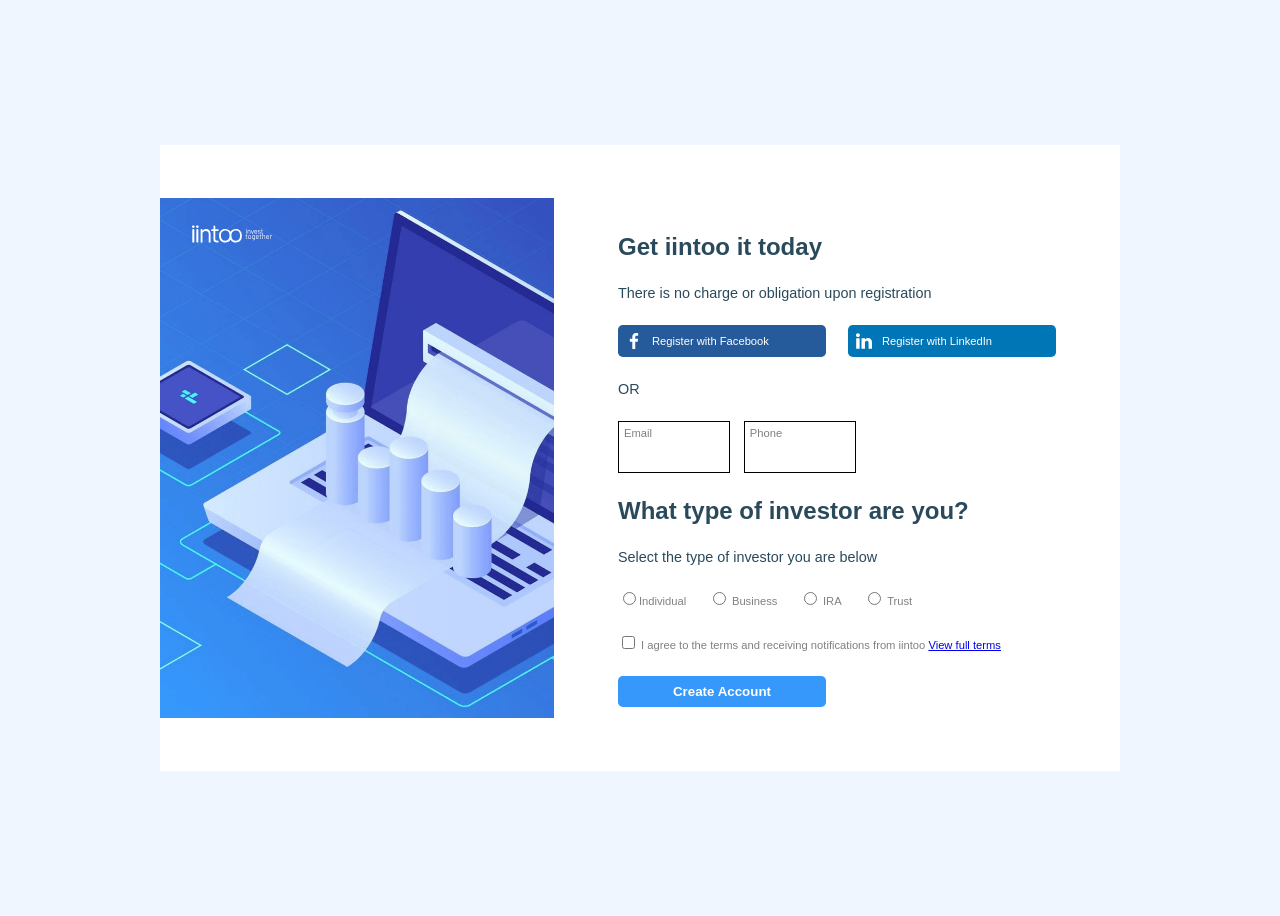
==== index.html @ 8535b57c "update" ====
<!DOCTYPE html>
<html lang="en">
<head>
    <meta charset="UTF-8">
    <meta name="viewport" content="width=device-width, initial-scale=1.0">
    <title>iintoo</title>
    <link rel="stylesheet" href="style.css">
</head>
<body>
    <main class="wrapper flex">
    <div class="container flex">
        <div class="card-col iintoo-img">
                <div class="picture">
                    <img class="img1" src="img/logo.svg" alt="" width="80" height="40">
                    <img class="img2" src="img/bg.jpg" alt="">
                </div>
        </div>
    

        <div class="card-col form-text">
    
            <h1 class="title-1">Get iintoo it today</h1>
            <p class="subtitle-1">There is no charge or obligation upon registration</p>

            <form action="https://habsida.com/#open" class="login"></form>

            <div class="register flex">

            <button class="facebook"><img src="img/facebook.svg" width="16" height="16">Register with Facebook</button>
            <button class="linkedin"><img src="img/linkedin.svg" width="16" height="16">Register with LinkedIn</button>
            
            </div>

            <p class="subtitle-2">OR</p>

            <div class="email-phone flex">
                <div class="email">
                <label for="email">Email</label>
                <input type="text" id="email" name="email">
                </div>
                
                <div class="phone">
                <label for="phone">Phone</label>
                <input type="text" id="phone" name="phone">
                </div>
            </div>
            <h2 class="title-2">What type of investor are you?</h2>
            <p class="subtitle-2">Select the type of investor you are below</p>

            <div class="checkbox-container flex">
                <label>
                    <input type="radio" id="individual" name="radio">Individual
                    <span class="checkmark"></span>
                </label>

                <label>
                    <input type="radio" id="business" name="radio">
                    <span class="checkmark">Business</span>
                </label>

                <label>
                    <input type="radio" id="ira" name="radio">
                    <span class="checkmark">IRA</span>
                </label>

                <label>
                    <input type="radio" id="trust" name="radio">
                    <span class="checkmark">Trust</span>
                </label>

            </div>



            <div class="checkbox-container-2">
            <input type="checkbox" id="agree">
            <label for="agree">I agree to the terms and receiving notifications from iintoo <a href="https://habsida.com">View full terms</a></label>
            </div>

             <input type="submit" class="create-account" value="Create Account">
            </form>

        </div>

        

    </div>
    </main>
</body>
</html>
---- style.css ----
/*root*/
:root {
    --c-background: #eff6ff;
    --c-base-text: #2A4A5C;
    --c-fb: #255A9B;
    --c-in: #0076b6;
    --c-blue: #3698FB;
    --c-grey-1: #7B8A92;
    --c-grey-2: #96A5B1;
    --c-grey-3: #AFAFAF;
    --c-grey-4: #EEEEEE;
    --c-white: #FFFFFF;
    --ff: 'barlow', sans-serif;
    --fs-body: 0.7rem;
    --fs-subt: 0.9rem;
    --fs-heading: 1.5rem;
}

body {
    font-family: var(--ff), sans-serif;
    background-color: var(--c-background);
    
}

.container {
    background-color: var(--c-white);
    align-items: center;
    
}

img {
    display: block;
    max-width: 100%;

}









/*text styles*/

.title-1, .title-2, .subtitle-1, .subtitle-2 {
    color: var(--c-base-text);

}

.title-1, .title-2 {
    font-size: var(--fs-heading);
}

.subtitle-1, .subtitle-2 {
    font-size: var(--fs-subt);
}

.facebook, .linkedin, .email-phone, .checkbox-container, .checkbox-container-2 {
    font-size: var(--fs-body);
}

.checkbox-container-2 {
    color: var(--c-grey-3);
}

.create-account {
    font-weight: bold;
}


/*elements general layout */

.flex {
    display: flex;
    align-items: center;
}


/*layout*/

.wrapper {
    
    justify-content: center;
    height: 100dvh;
}

.container {
    max-width: 60em;

}



/*general styles*/

.form-text {
    padding: 4rem;
}

.form-text > * {
    margin-top: 1.5rem;
}

.picture {
    position: relative;
}

.img1 {
    position: absolute;
    top: 0;
    left: 0;
    margin-left: 2rem;
    margin-top: 1rem;
    
}

.img2 {
    width: 100%;
    height: auto;
}

.register {
    gap: 2cap;
}

.facebook, .linkedin, .create-account {
    padding: 0.5rem;
    width: 13rem;
}





input[type=text]:focus {
    border-color: var(--c-blue);
}


.facebook {
    background-color: var(--c-fb);
    color: var(--c-white);
    border-radius: 0.3rem;
    border: none;
    display: flex;
    gap: 10px;
    align-items: center;
}

.linkedin {
    background-color: var(--c-in);
    color: var(--c-white);
    border-radius: 0.3rem;
    border: none;
    display: flex;
    gap: 10px;
    align-items: center;
}



.email-phone {
    gap: 0.5cap;
}

.email-phone input[type='text'] {
    border: none;
    outline: none;
    background-color: transparent;
    border-top: 1px;
}

.email, .phone {
    padding: 5px;
    margin-right: 10px;
    border: solid 1px black;
    display: flex;
    flex-direction: column;
    align-items: flex-start;
    justify-content: left;
    height: 40px;
    width: 100px;
    
}

label {
    color: grey;
    margin-bottom: 2px;
}




.create-account {
    background-color: var(--c-blue);
    color: var(--c-white);
    border-radius: 0.3rem;
    border: none;
}

.checkbox-container {
    gap: 2.8cap;
}













/*media query*/

@media (max-width: 800px) {
    .container {
        text-align: center;
        flex-direction: column;
    }
}
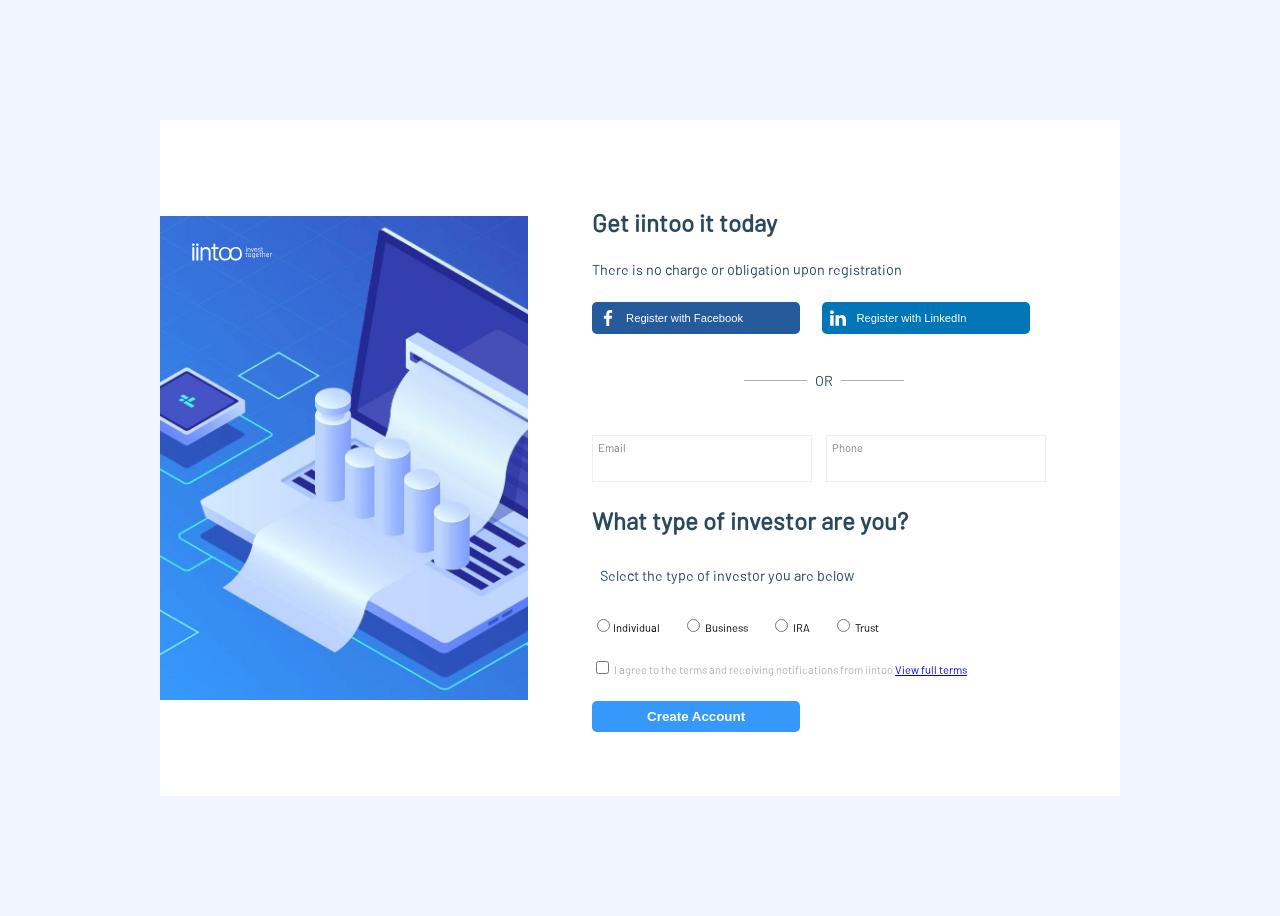
==== commit 47043815: "update" ====
--- a/index.html
+++ b/index.html
@@ -31,7 +31,9 @@
             
             </div>
 
+            <div class="line">
             <p class="subtitle-2">OR</p>
+            </div>
 
             <div class="email-phone flex">
                 <div class="email">
--- a/style.css
+++ b/style.css
@@ -1,4 +1,12 @@
 /*root*/
+
+@font-face {
+    font-family: 'Barlow';
+    src: url(barlow/Barlow-Regular.otf);
+}
+
+
+
 :root {
     --c-background: #eff6ff;
     --c-base-text: #2A4A5C;
@@ -10,7 +18,7 @@
     --c-grey-3: #AFAFAF;
     --c-grey-4: #EEEEEE;
     --c-white: #FFFFFF;
-    --ff: 'barlow', sans-serif;
+    --ff: 'Barlow', sans-serif;
     --fs-body: 0.7rem;
     --fs-subt: 0.9rem;
     --fs-heading: 1.5rem;
@@ -57,8 +65,13 @@
     font-size: var(--fs-subt);
 }
 
+
 .facebook, .linkedin, .email-phone, .checkbox-container, .checkbox-container-2 {
     font-size: var(--fs-body);
+}
+
+.checkbox-container {
+    color: black;
 }
 
 .checkbox-container-2 {
@@ -160,6 +173,30 @@
 }
 
 
+.line {
+  display: flex;
+  align-items: center;
+  text-align: center;
+  color: var(--c-grey-3);
+  width: 10rem;
+  margin: 0 auto;
+}
+
+.line::before,
+.line::after {
+  content: "";
+  flex: 1;
+  border-bottom: 1px solid var(--c-grey-3);
+}
+
+.register {
+    margin-bottom: 1rem;
+}
+
+.subtitle-2 {
+    padding: 0.5rem;
+}
+
 
 .email-phone {
     gap: 0.5cap;
@@ -169,29 +206,32 @@
     border: none;
     outline: none;
     background-color: transparent;
-    border-top: 1px;
+    border-top: 0.5rem;
+    border-bottom: 0.5rem;
 }
 
 .email, .phone {
     padding: 5px;
     margin-right: 10px;
-    border: solid 1px black;
+    border: solid 1px var(--c-grey-4);
     display: flex;
     flex-direction: column;
     align-items: flex-start;
     justify-content: left;
-    height: 40px;
-    width: 100px;
-    
-}
-
-label {
+    height: 2.2rem;
+    width: 13rem;
+    
+}
+
+.email-phone label {
     color: grey;
-    margin-bottom: 2px;
-}
-
-
-
+    margin-bottom: 0.5rem;
+}
+
+
+h2 {
+    margin-top: 1rem;
+}
 
 .create-account {
     background-color: var(--c-blue);
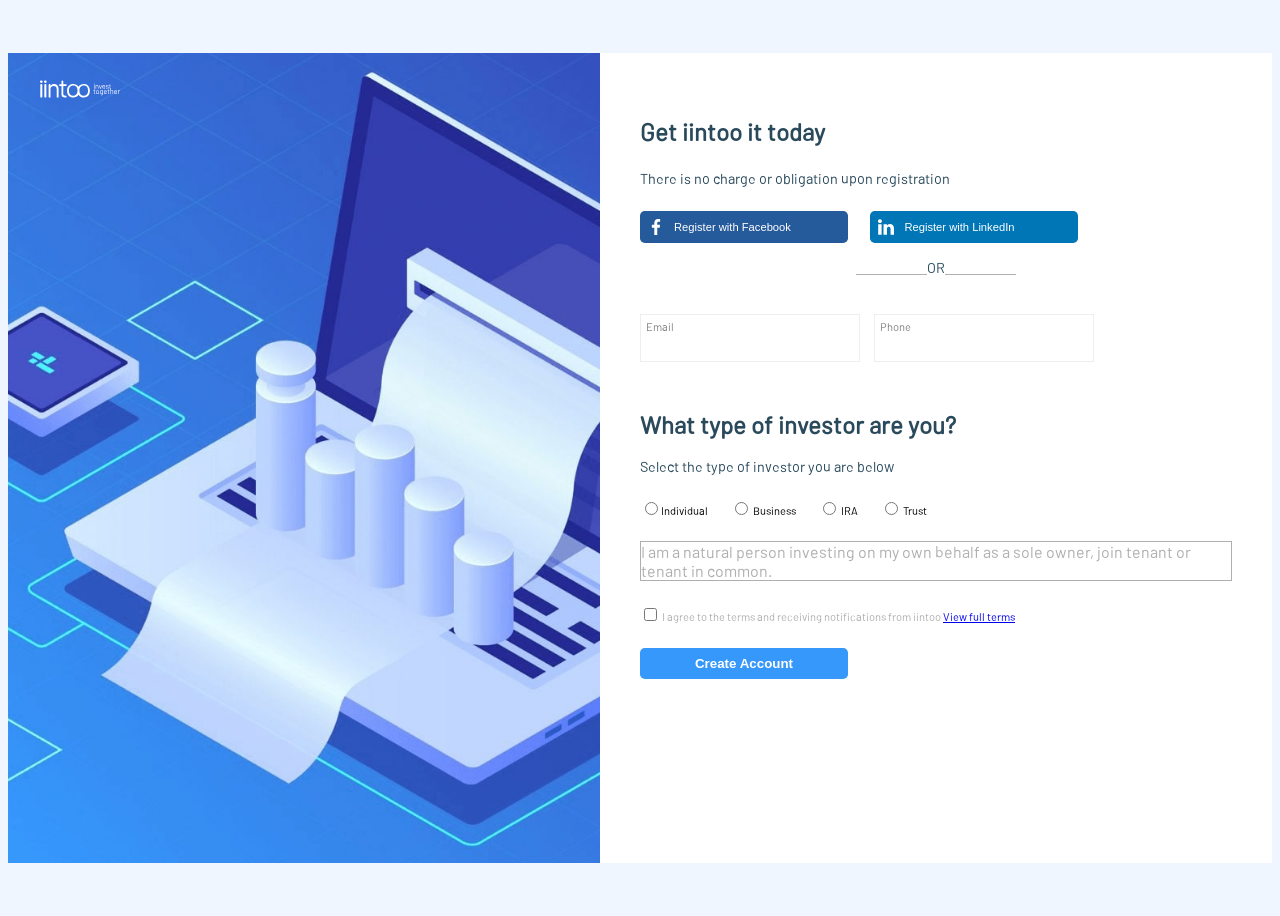
==== commit ee04a21a: "update" ====
--- a/index.html
+++ b/index.html
@@ -72,7 +72,7 @@
 
             </div>
 
-
+            <p class="radio-box">I am a natural person investing on my own behalf as a sole owner, join tenant or tenant in common.</p>
 
             <div class="checkbox-container-2">
             <input type="checkbox" id="agree">
--- a/style.css
+++ b/style.css
@@ -74,7 +74,7 @@
     color: black;
 }
 
-.checkbox-container-2 {
+.checkbox-container-2, .radio-box {
     color: var(--c-grey-3);
 }
 
@@ -96,28 +96,43 @@
 .wrapper {
     
     justify-content: center;
-    height: 100dvh;
+    height: 100vh;
 }
 
 .container {
-    max-width: 60em;
-
-}
+    height: 90vh;
+    align-items: stretch;
+
+}
+
+.iintoo-img, .form-text {
+    flex: 1;
+}
+
+
 
 
 
 /*general styles*/
 
 .form-text {
-    padding: 4rem;
+    padding: 2.5rem;
+    flex: 1;
+    align-items: center;
 }
 
 .form-text > * {
     margin-top: 1.5rem;
 }
 
+.iintoo-img {
+    flex: 1;
+}
+
 .picture {
     position: relative;
+    width: 100%;
+    height: 100%;
 }
 
 .img1 {
@@ -131,7 +146,9 @@
 
 .img2 {
     width: 100%;
-    height: auto;
+    height: 100%;
+    object-fit: cover;
+    display: block;
 }
 
 .register {
@@ -193,8 +210,12 @@
     margin-bottom: 1rem;
 }
 
+.title-2 {
+    margin-top: 3rem;
+}
+
 .subtitle-2 {
-    padding: 0.5rem;
+    margin-top: 0rem;
 }
 
 
@@ -233,6 +254,11 @@
     margin-top: 1rem;
 }
 
+.radio-box {
+    border: solid 1px var(--c-grey-3);
+    background-color: var(--c-white);
+}
+
 .create-account {
     background-color: var(--c-blue);
     color: var(--c-white);
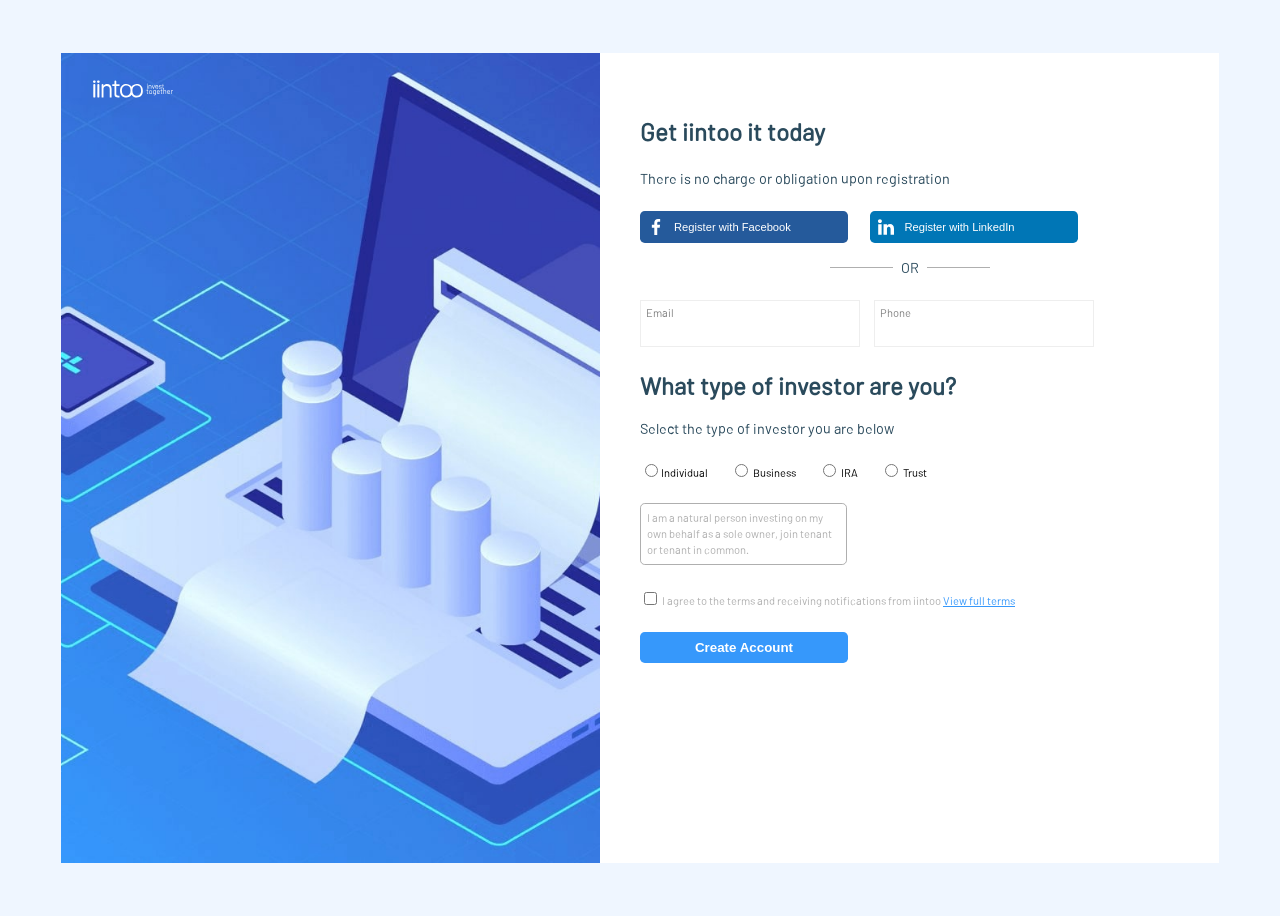
==== commit 8bd9a283: "final update" ====
--- a/index.html
+++ b/index.html
@@ -79,7 +79,7 @@
             <label for="agree">I agree to the terms and receiving notifications from iintoo <a href="https://habsida.com">View full terms</a></label>
             </div>
 
-             <input type="submit" class="create-account" value="Create Account">
+             <button class="create-account">Create Account</button>
             </form>
 
         </div>
--- a/style.css
+++ b/style.css
@@ -82,6 +82,10 @@
     font-weight: bold;
 }
 
+a {
+    color: var(--c-blue);
+}
+
 
 /*elements general layout */
 
@@ -199,6 +203,10 @@
   margin: 0 auto;
 }
 
+.line p {
+    margin: 0 0.5rem;
+}
+
 .line::before,
 .line::after {
   content: "";
@@ -211,7 +219,7 @@
 }
 
 .title-2 {
-    margin-top: 3rem;
+    margin-top: 1.5rem;
 }
 
 .subtitle-2 {
@@ -257,6 +265,12 @@
 .radio-box {
     border: solid 1px var(--c-grey-3);
     background-color: var(--c-white);
+    padding: 0.4rem 0.4rem;
+    max-width: 100%;
+    line-height: 1.4;
+    font-size: 0.7rem;
+    width: 12rem;
+    border-radius: 0.3rem;
 }
 
 .create-account {
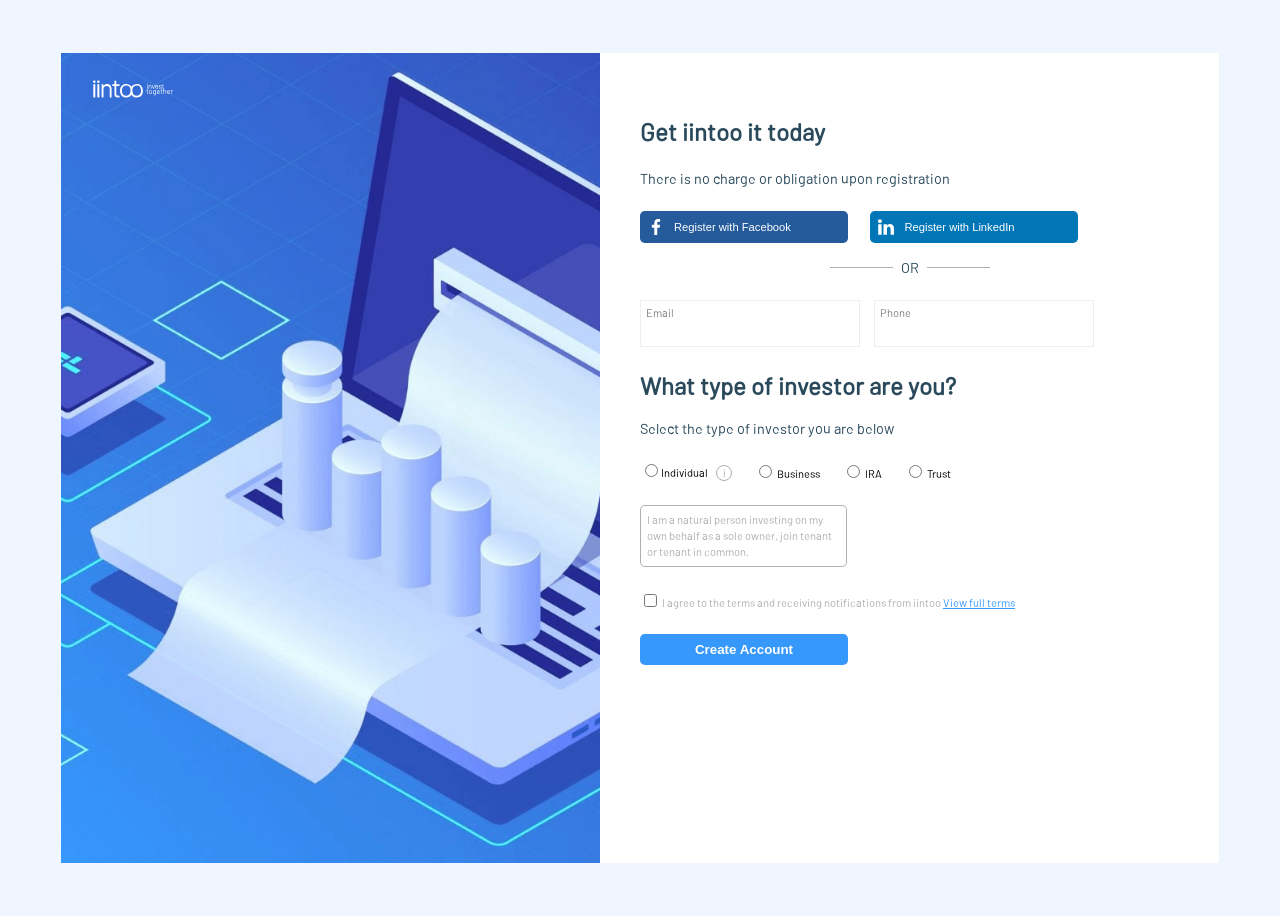
==== commit 642da37b: "i icon" ====
--- a/index.html
+++ b/index.html
@@ -53,6 +53,7 @@
                 <label>
                     <input type="radio" id="individual" name="radio">Individual
                     <span class="checkmark"></span>
+                    <span class="info" title="I am a natural person investing on my own behalf as a sole owner, join tenant or tenant in common.">i</span>
                 </label>
 
                 <label>
--- a/style.css
+++ b/style.css
@@ -285,6 +285,23 @@
 }
 
 
+.info {
+    display: inline-block;
+    width: 14px;
+    height: 14px;
+    margin-left: 6px;
+    border-radius: 50%;
+    border: 1px solid var(--c-grey-3);
+    color: var(--c-grey-3);
+    text-align: center;
+    
+    
+}
+
+
+
+
+
 
 
 
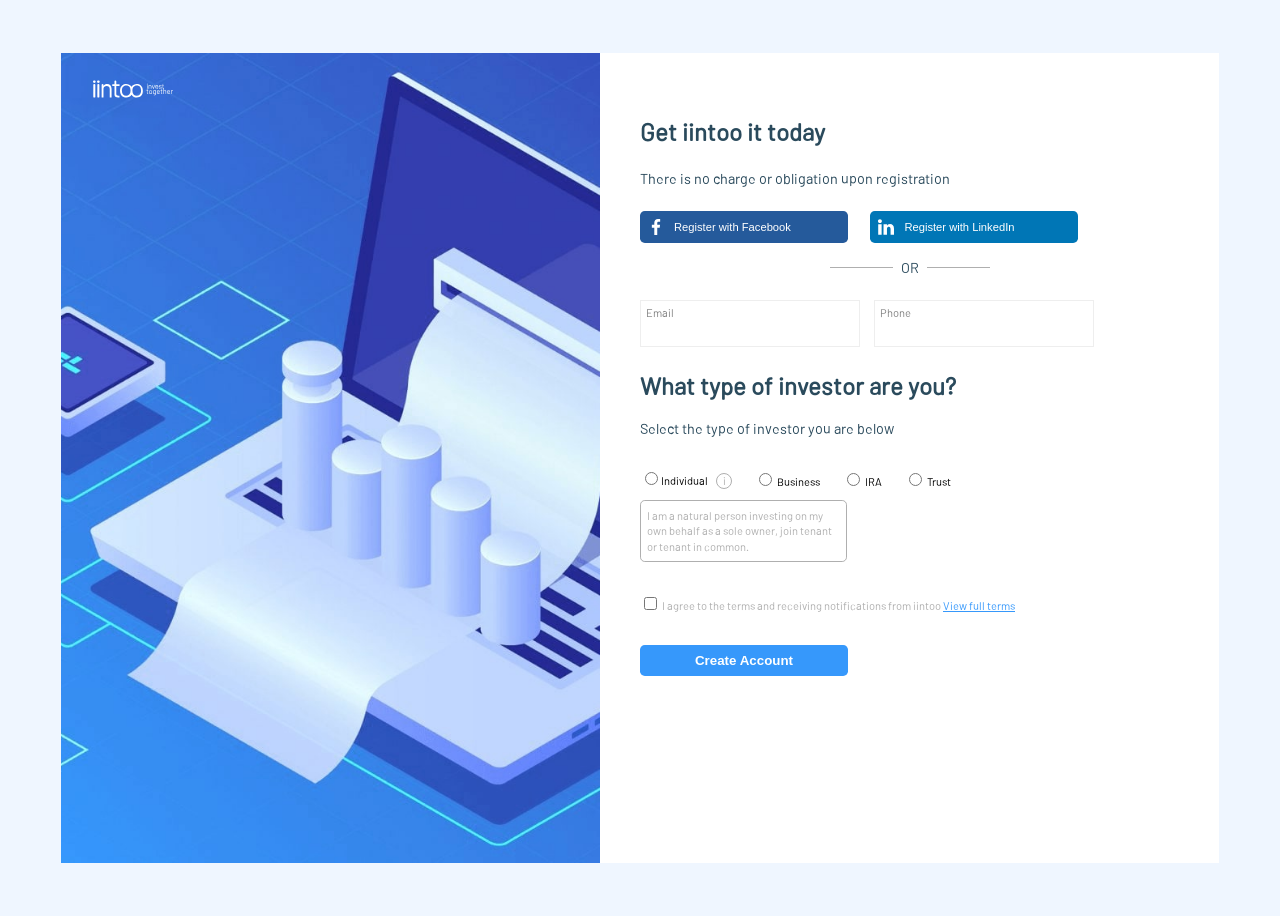
==== commit 5d4d0ee0: "form update" ====
--- a/index.html
+++ b/index.html
@@ -22,7 +22,7 @@
             <h1 class="title-1">Get iintoo it today</h1>
             <p class="subtitle-1">There is no charge or obligation upon registration</p>
 
-            <form action="https://habsida.com/#open" class="login"></form>
+            
 
             <div class="register flex">
 
@@ -34,6 +34,8 @@
             <div class="line">
             <p class="subtitle-2">OR</p>
             </div>
+
+            <form action="https://habsida.com/#open" class="login">
 
             <div class="email-phone flex">
                 <div class="email">
--- a/style.css
+++ b/style.css
@@ -113,6 +113,12 @@
     flex: 1;
 }
 
+.create-account,
+.checkbox-container,
+.checkbox-container-2 {
+  margin-top: 2rem;
+}
+
 
 
 
@@ -168,9 +174,7 @@
 
 
 
-input[type=text]:focus {
-    border-color: var(--c-blue);
-}
+
 
 
 .facebook {
@@ -252,9 +256,17 @@
     
 }
 
+
+
 .email-phone label {
     color: grey;
     margin-bottom: 0.5rem;
+}
+
+
+.email:focus-within,
+.phone:focus-within {
+    border-left: 2px solid var(--c-blue);
 }
 
 
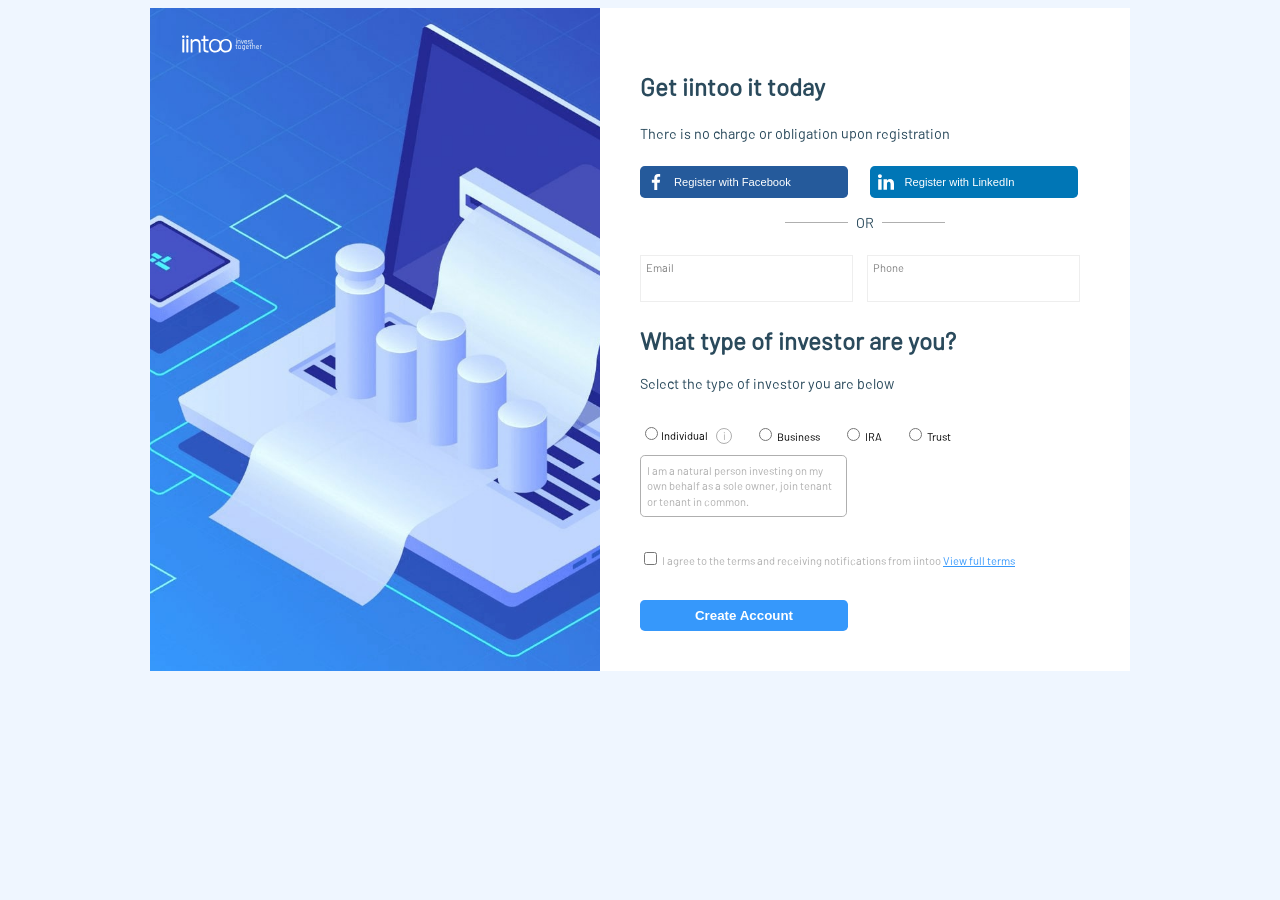
==== commit 6519751a: "final update" ====
--- a/index.html
+++ b/index.html
@@ -7,7 +7,7 @@
     <link rel="stylesheet" href="style.css">
 </head>
 <body>
-    <main class="wrapper flex">
+    
     <div class="container flex">
         <div class="card-col iintoo-img">
                 <div class="picture">
@@ -90,6 +90,6 @@
         
 
     </div>
-    </main>
+    
 </body>
 </html>
--- a/style.css
+++ b/style.css
@@ -27,6 +27,8 @@
 body {
     font-family: var(--ff), sans-serif;
     background-color: var(--c-background);
+    align-items: center;
+    justify-content: center;
     
 }
 
@@ -92,25 +94,32 @@
 .flex {
     display: flex;
     align-items: center;
+    justify-content: center;
+    
 }
 
 
 /*layout*/
 
-.wrapper {
-    
-    justify-content: center;
-    height: 100vh;
-}
+
 
 .container {
-    height: 90vh;
+    flex-wrap: nowrap;
+    width: 80%;
+    margin: 0 auto;
+    max-width: 980px;
+    min-width: 800px;
     align-items: stretch;
-
-}
-
-.iintoo-img, .form-text {
-    flex: 1;
+    transform-origin: center;
+
+}
+
+
+
+.iintoo-img, 
+.form-text {
+    flex: 1 1 50%;
+    min-width: 0;
 }
 
 .create-account,
@@ -118,6 +127,12 @@
 .checkbox-container-2 {
   margin-top: 2rem;
 }
+
+.checkbox-container,
+.register,
+.email-phone {
+    justify-content: flex-start;
+    }
 
 
 
@@ -177,8 +192,9 @@
 
 
 
-.facebook {
-    background-color: var(--c-fb);
+.facebook,
+.linkedin {
+    
     color: var(--c-white);
     border-radius: 0.3rem;
     border: none;
@@ -187,14 +203,14 @@
     align-items: center;
 }
 
+.facebook {
+    background-color: var(--c-fb);
+}
+
+
 .linkedin {
     background-color: var(--c-in);
-    color: var(--c-white);
-    border-radius: 0.3rem;
-    border: none;
-    display: flex;
-    gap: 10px;
-    align-items: center;
+  
 }
 
 
@@ -312,24 +328,17 @@
 
 
 
-
-
-
-
-
-
-
-
-
-
-
-
-
 /*media query*/
 
-@media (max-width: 800px) {
-    .container {
-        text-align: center;
-        flex-direction: column;
-    }
-}
+@media (max-width: 900px) {
+  .container {
+    transform: scale(0.9);
+  }
+}
+
+@media (max-width: 750px) {
+  .container {
+    transform: scale(0.5);
+  }
+}
+
